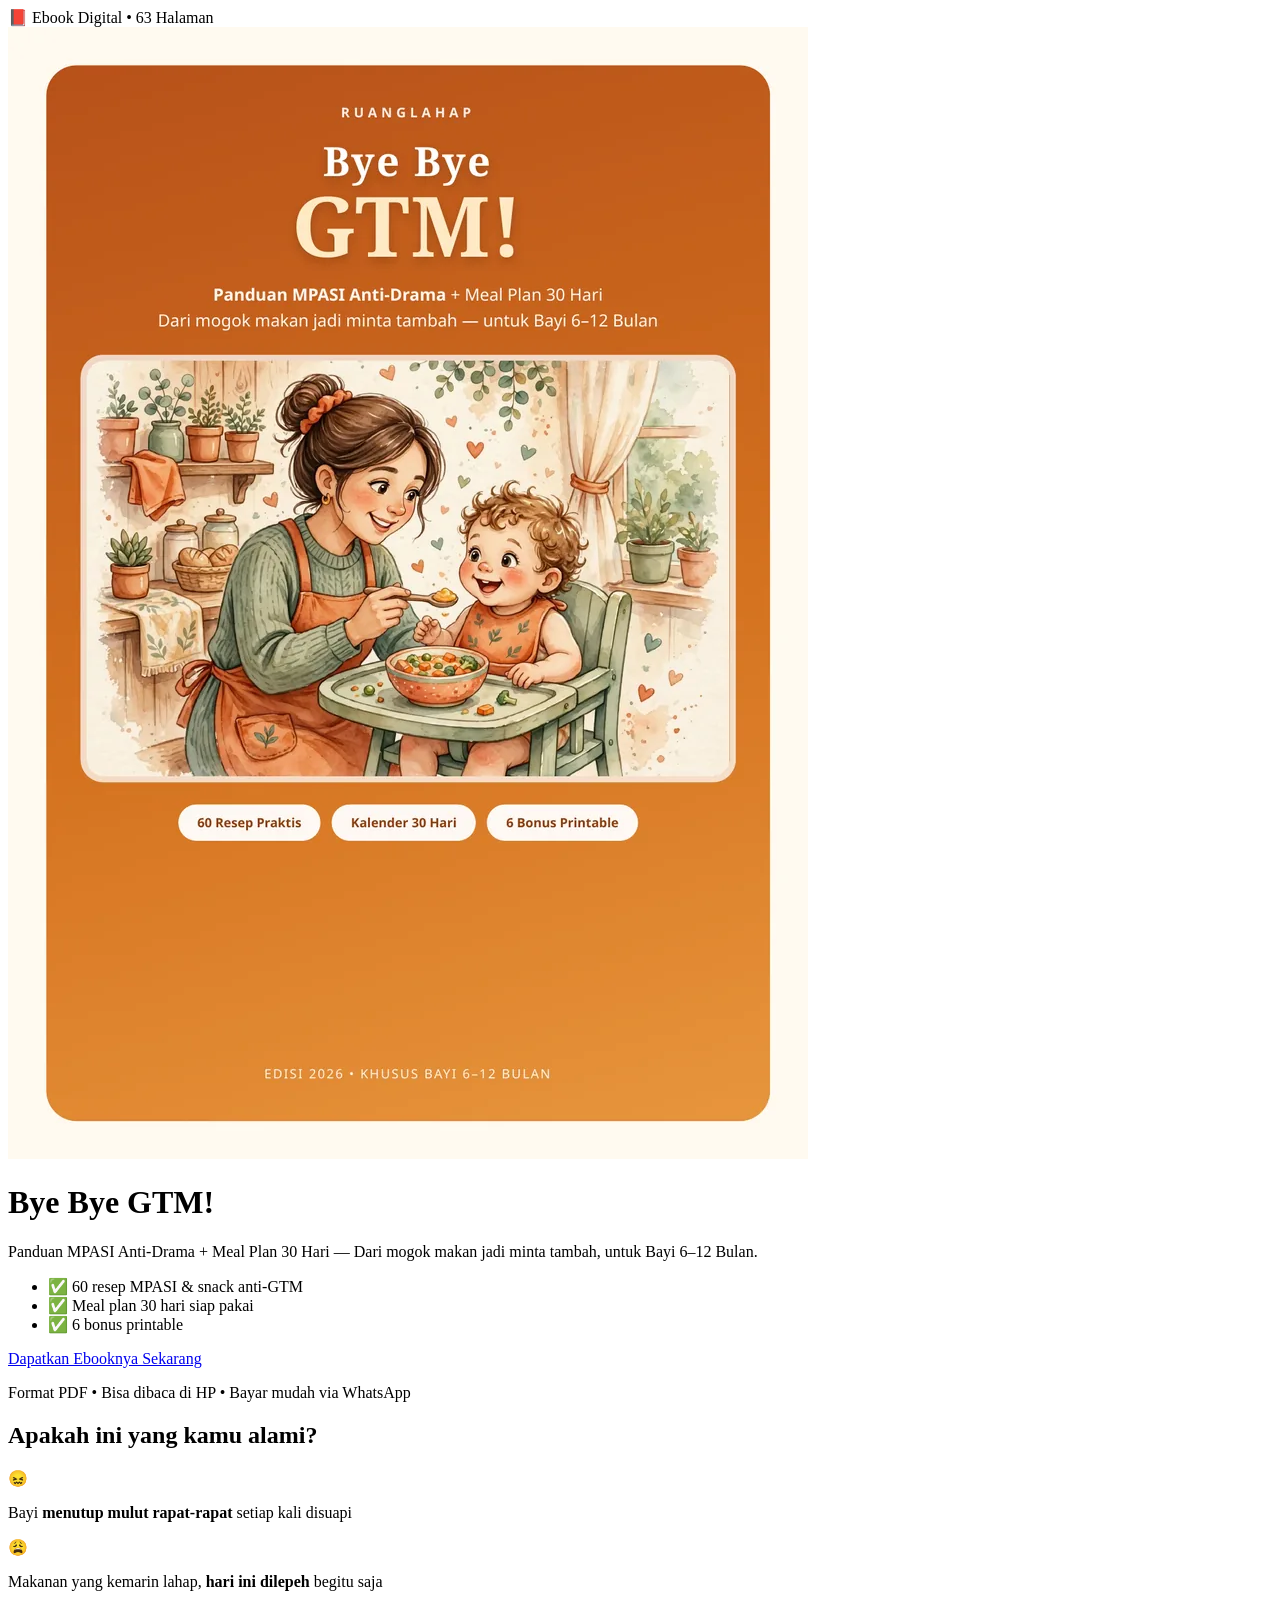
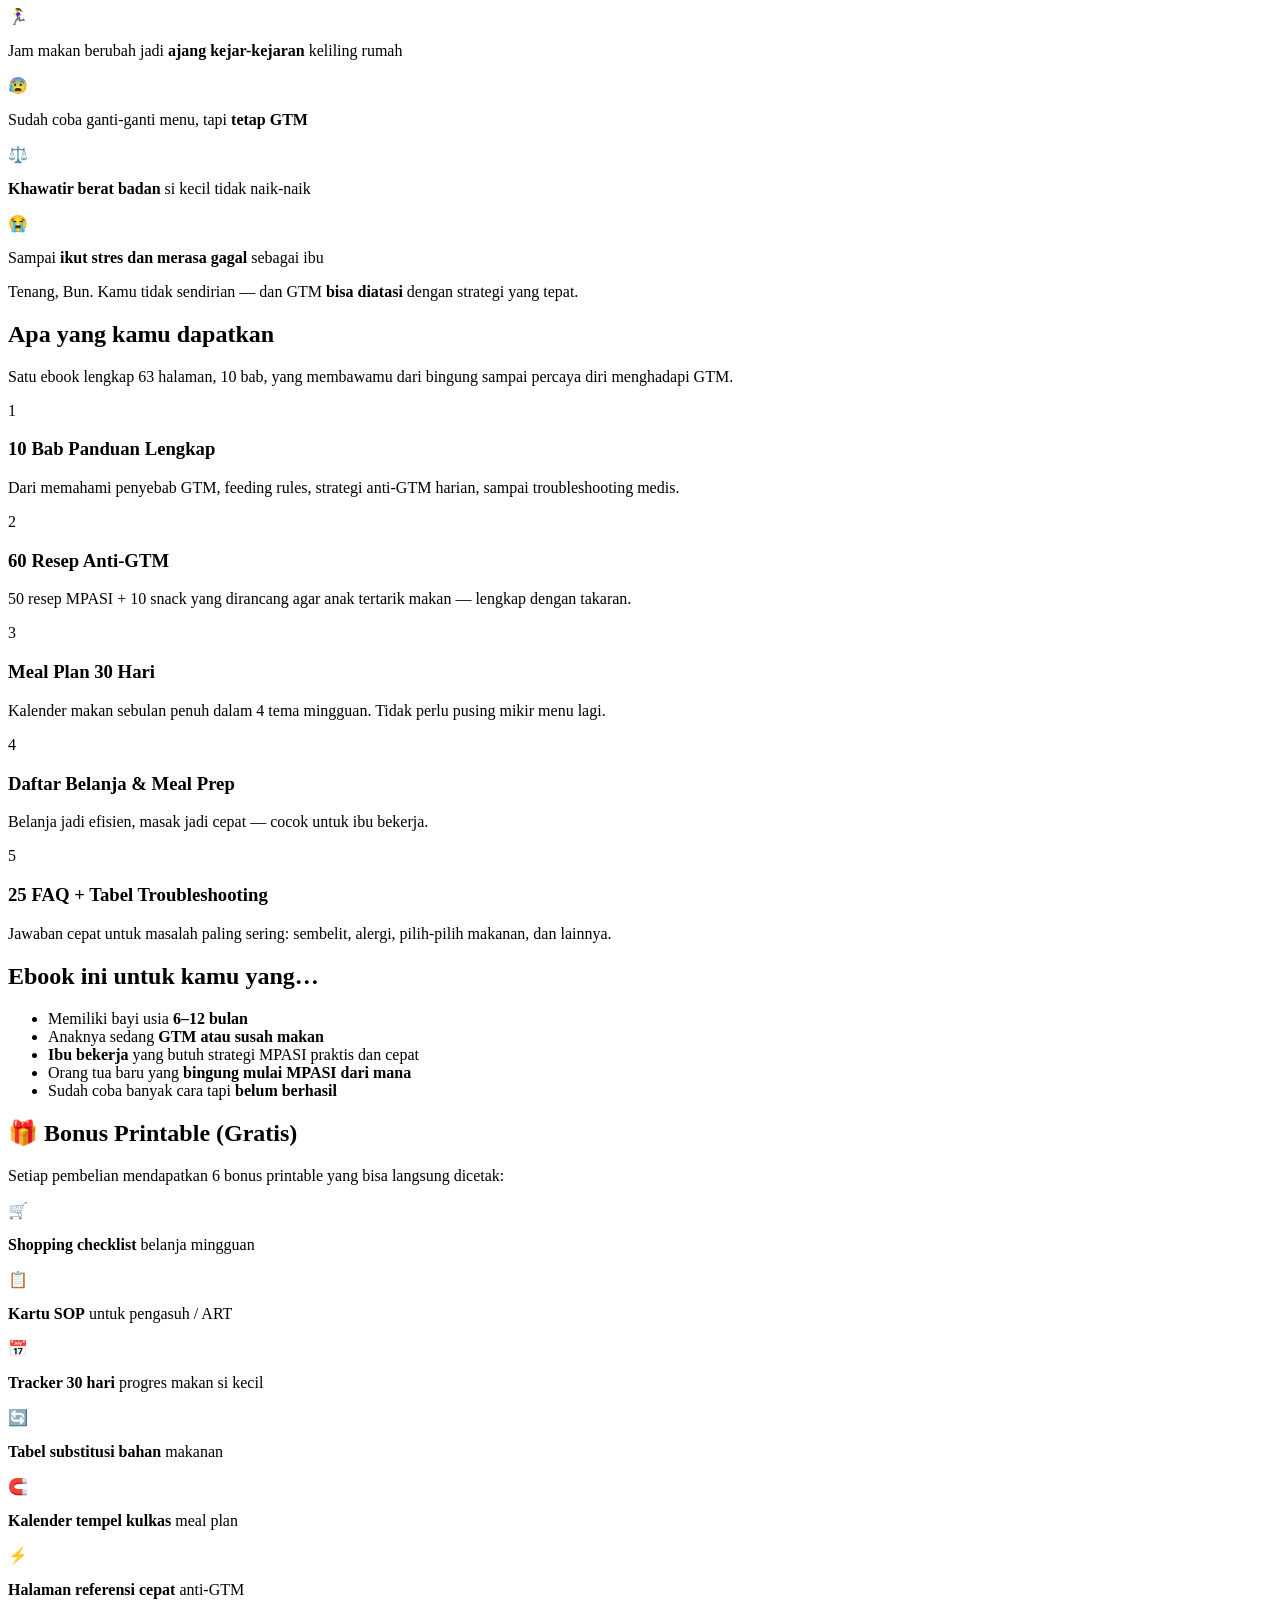
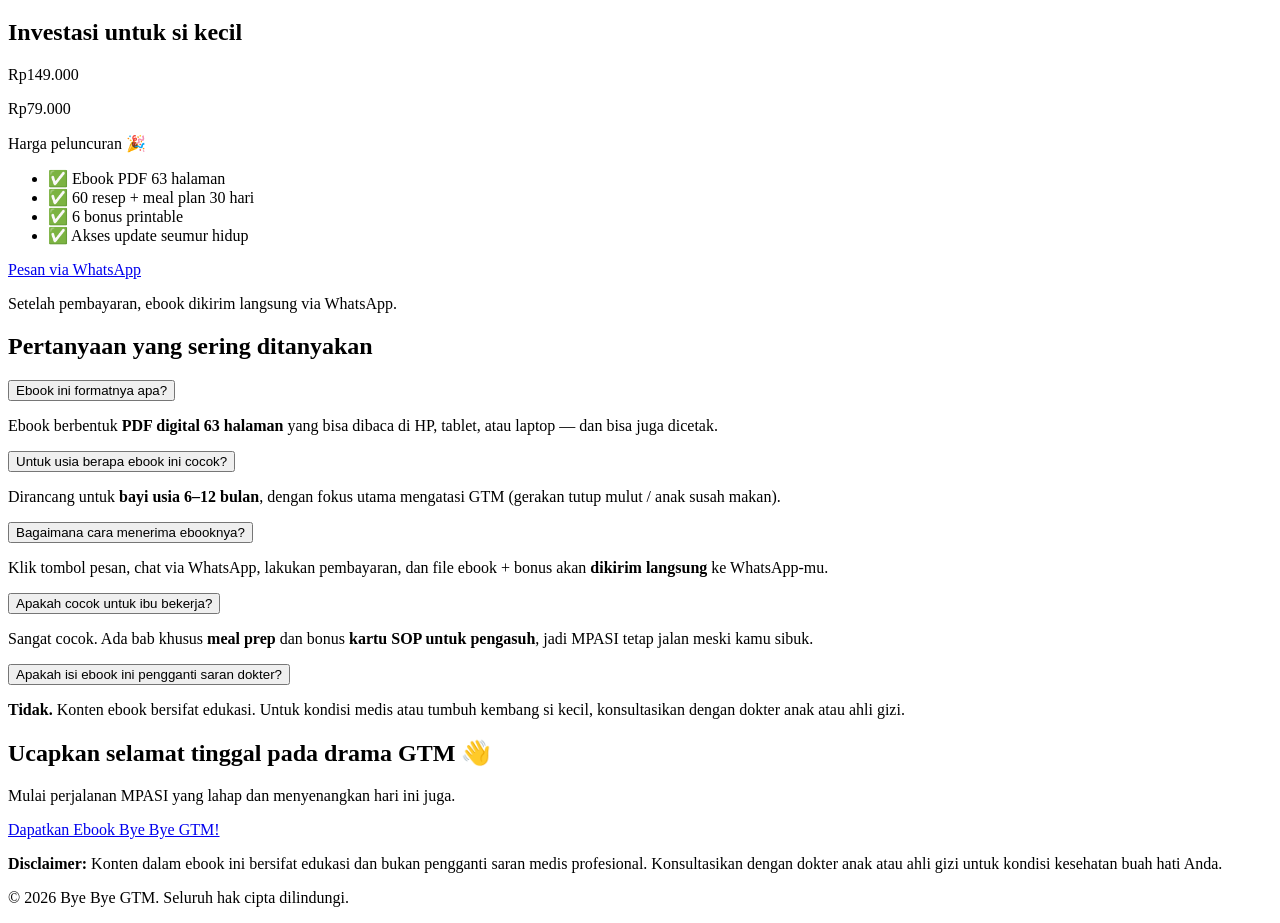
==== index.html @ 48508638 "Add landing page Bye Bye GTM" ====
<!DOCTYPE html>
<html lang="id">
<head>
  <meta charset="UTF-8">
  <meta name="viewport" content="width=device-width, initial-scale=1.0">
  <title>Bye Bye GTM! — Panduan MPASI Anti-Drama + Meal Plan 30 Hari</title>
  <meta name="description" content="Ebook digital 63 halaman: panduan MPASI anti-drama, 60 resep, dan meal plan 30 hari untuk bayi 6–12 bulan. Dari mogok makan jadi minta tambah.">
  <link rel="stylesheet" href="styles.css">
</head>
<body>

  <!-- ============ HERO ============ -->
  <header class="hero">
    <div class="container">
      <!-- PLACEHOLDER: nomor WhatsApp 6280000000000 belum diganti dengan nomor asli penjual -->
      <span class="badge">📕 Ebook Digital • 63 Halaman</span>
      <div class="hero-grid">
        <div class="hero-cover">
          <img src="[data-uri]" alt="Cover ebook Bye Bye GTM! — Panduan MPASI Anti-Drama" width="800" height="1132" fetchpriority="high">
        </div>
        <div class="hero-text">
          <h1>Bye Bye <span class="hl">GTM!</span></h1>
          <p class="subtitle">Panduan MPASI Anti-Drama + Meal Plan 30 Hari — Dari mogok makan jadi minta tambah, untuk Bayi 6–12 Bulan.</p>
          <ul class="hero-points">
            <li>✅ 60 resep MPASI &amp; snack anti-GTM</li>
            <li>✅ Meal plan 30 hari siap pakai</li>
            <li>✅ 6 bonus printable</li>
          </ul>
          <!-- PLACEHOLDER: link WhatsApp, ganti nomor 6280000000000 dengan nomor asli -->
          <a class="btn btn-cta" href="https://wa.me/6280000000000?text=Halo%2C%20saya%20tertarik%20dengan%20ebook%20Bye%20Bye%20GTM!">Dapatkan Ebooknya Sekarang</a>
          <p class="hero-note">Format PDF • Bisa dibaca di HP • Bayar mudah via WhatsApp</p>
        </div>
      </div>
    </div>
  </header>

  <!-- ============ PAIN POINTS ============ -->
  <section class="section" id="masalah">
    <div class="container">
      <h2>Apakah ini yang kamu alami?</h2>
      <div class="cards">
        <div class="card"><span class="emoji">😖</span><p>Bayi <strong>menutup mulut rapat-rapat</strong> setiap kali disuapi</p></div>
        <div class="card"><span class="emoji">😩</span><p>Makanan yang kemarin lahap, <strong>hari ini dilepeh</strong> begitu saja</p></div>
        <div class="card"><span class="emoji">🏃‍♀️</span><p>Jam makan berubah jadi <strong>ajang kejar-kejaran</strong> keliling rumah</p></div>
        <div class="card"><span class="emoji">😰</span><p>Sudah coba ganti-ganti menu, tapi <strong>tetap GTM</strong></p></div>
        <div class="card"><span class="emoji">⚖️</span><p><strong>Khawatir berat badan</strong> si kecil tidak naik-naik</p></div>
        <div class="card"><span class="emoji">😭</span><p>Sampai <strong>ikut stres dan merasa gagal</strong> sebagai ibu</p></div>
      </div>
      <p class="reassure">Tenang, Bun. Kamu tidak sendirian — dan GTM <strong>bisa diatasi</strong> dengan strategi yang tepat.</p>
    </div>
  </section>

  <!-- ============ ISI EBOOK ============ -->
  <section class="section alt" id="isi">
    <div class="container">
      <h2>Apa yang kamu dapatkan</h2>
      <p class="lead">Satu ebook lengkap 63 halaman, 10 bab, yang membawamu dari bingung sampai percaya diri menghadapi GTM.</p>
      <div class="benefits">
        <div class="benefit"><span class="num">1</span><div><h3>10 Bab Panduan Lengkap</h3><p>Dari memahami penyebab GTM, feeding rules, strategi anti-GTM harian, sampai troubleshooting medis.</p></div></div>
        <div class="benefit"><span class="num">2</span><div><h3>60 Resep Anti-GTM</h3><p>50 resep MPASI + 10 snack yang dirancang agar anak tertarik makan — lengkap dengan takaran.</p></div></div>
        <div class="benefit"><span class="num">3</span><div><h3>Meal Plan 30 Hari</h3><p>Kalender makan sebulan penuh dalam 4 tema mingguan. Tidak perlu pusing mikir menu lagi.</p></div></div>
        <div class="benefit"><span class="num">4</span><div><h3>Daftar Belanja &amp; Meal Prep</h3><p>Belanja jadi efisien, masak jadi cepat — cocok untuk ibu bekerja.</p></div></div>
        <div class="benefit"><span class="num">5</span><div><h3>25 FAQ + Tabel Troubleshooting</h3><p>Jawaban cepat untuk masalah paling sering: sembelit, alergi, pilih-pilih makanan, dan lainnya.</p></div></div>
      </div>
    </div>
  </section>

  <!-- ============ UNTUK SIAPA ============ -->
  <section class="section" id="untuk-siapa">
    <div class="container">
      <h2>Ebook ini untuk kamu yang…</h2>
      <ul class="checklist">
        <li>Memiliki bayi usia <strong>6–12 bulan</strong></li>
        <li>Anaknya sedang <strong>GTM atau susah makan</strong></li>
        <li><strong>Ibu bekerja</strong> yang butuh strategi MPASI praktis dan cepat</li>
        <li>Orang tua baru yang <strong>bingung mulai MPASI dari mana</strong></li>
        <li>Sudah coba banyak cara tapi <strong>belum berhasil</strong></li>
      </ul>
    </div>
  </section>

  <!-- ============ BONUS ============ -->
  <section class="section alt" id="bonus">
    <div class="container">
      <h2>🎁 Bonus Printable (Gratis)</h2>
      <p class="lead">Setiap pembelian mendapatkan 6 bonus printable yang bisa langsung dicetak:</p>
      <div class="cards bonus-grid">
        <div class="card"><span class="emoji">🛒</span><p><strong>Shopping checklist</strong> belanja mingguan</p></div>
        <div class="card"><span class="emoji">📋</span><p><strong>Kartu SOP</strong> untuk pengasuh / ART</p></div>
        <div class="card"><span class="emoji">📅</span><p><strong>Tracker 30 hari</strong> progres makan si kecil</p></div>
        <div class="card"><span class="emoji">🔄</span><p><strong>Tabel substitusi bahan</strong> makanan</p></div>
        <div class="card"><span class="emoji">🧲</span><p><strong>Kalender tempel kulkas</strong> meal plan</p></div>
        <div class="card"><span class="emoji">⚡</span><p><strong>Halaman referensi cepat</strong> anti-GTM</p></div>
      </div>
    </div>
  </section>

  <!-- ============ HARGA ============ -->
  <section class="section" id="harga">
    <div class="container">
      <h2>Investasi untuk si kecil</h2>
      <div class="price-card">
        <!-- PLACEHOLDER: harga Rp79.000 / Rp149.000 masih contoh, sesuaikan dengan harga jual final -->
        <p class="price-old">Rp149.000</p>
        <p class="price-new">Rp79.000</p>
        <p class="price-label">Harga peluncuran 🎉</p>
        <ul class="price-includes">
          <li>✅ Ebook PDF 63 halaman</li>
          <li>✅ 60 resep + meal plan 30 hari</li>
          <li>✅ 6 bonus printable</li>
          <li>✅ Akses update seumur hidup</li>
        </ul>
        <!-- PLACEHOLDER: link WhatsApp, ganti nomor 6280000000000 dengan nomor asli -->
        <a class="btn btn-cta btn-big" href="https://wa.me/6280000000000?text=Halo%2C%20saya%20tertarik%20dengan%20ebook%20Bye%20Bye%20GTM!">Pesan via WhatsApp</a>
        <p class="price-note">Setelah pembayaran, ebook dikirim langsung via WhatsApp.</p>
      </div>
    </div>
  </section>

  <!-- ============ FAQ ============ -->
  <section class="section alt" id="faq">
    <div class="container">
      <h2>Pertanyaan yang sering ditanyakan</h2>
      <div class="faq">
        <div class="faq-item">
          <button class="faq-q" aria-expanded="false">Ebook ini formatnya apa?</button>
          <div class="faq-a"><p>Ebook berbentuk <strong>PDF digital 63 halaman</strong> yang bisa dibaca di HP, tablet, atau laptop — dan bisa juga dicetak.</p></div>
        </div>
        <div class="faq-item">
          <button class="faq-q" aria-expanded="false">Untuk usia berapa ebook ini cocok?</button>
          <div class="faq-a"><p>Dirancang untuk <strong>bayi usia 6–12 bulan</strong>, dengan fokus utama mengatasi GTM (gerakan tutup mulut / anak susah makan).</p></div>
        </div>
        <div class="faq-item">
          <button class="faq-q" aria-expanded="false">Bagaimana cara menerima ebooknya?</button>
          <div class="faq-a"><p>Klik tombol pesan, chat via WhatsApp, lakukan pembayaran, dan file ebook + bonus akan <strong>dikirim langsung</strong> ke WhatsApp-mu.</p></div>
        </div>
        <div class="faq-item">
          <button class="faq-q" aria-expanded="false">Apakah cocok untuk ibu bekerja?</button>
          <div class="faq-a"><p>Sangat cocok. Ada bab khusus <strong>meal prep</strong> dan bonus <strong>kartu SOP untuk pengasuh</strong>, jadi MPASI tetap jalan meski kamu sibuk.</p></div>
        </div>
        <div class="faq-item">
          <button class="faq-q" aria-expanded="false">Apakah isi ebook ini pengganti saran dokter?</button>
          <div class="faq-a"><p><strong>Tidak.</strong> Konten ebook bersifat edukasi. Untuk kondisi medis atau tumbuh kembang si kecil, konsultasikan dengan dokter anak atau ahli gizi.</p></div>
        </div>
      </div>
    </div>
  </section>

  <!-- ============ CTA AKHIR ============ -->
  <section class="section cta-final">
    <div class="container">
      <h2>Ucapkan selamat tinggal pada drama GTM 👋</h2>
      <p class="lead">Mulai perjalanan MPASI yang lahap dan menyenangkan hari ini juga.</p>
      <!-- PLACEHOLDER: link WhatsApp, ganti nomor 6280000000000 dengan nomor asli -->
      <a class="btn btn-cta btn-big" href="https://wa.me/6280000000000?text=Halo%2C%20saya%20tertarik%20dengan%20ebook%20Bye%20Bye%20GTM!">Dapatkan Ebook Bye Bye GTM!</a>
    </div>
  </section>

  <!-- ============ FOOTER ============ -->
  <footer class="footer">
    <div class="container">
      <p class="disclaimer"><strong>Disclaimer:</strong> Konten dalam ebook ini bersifat edukasi dan bukan pengganti saran medis profesional. Konsultasikan dengan dokter anak atau ahli gizi untuk kondisi kesehatan buah hati Anda.</p>
      <p class="copyright">© 2026 Bye Bye GTM. Seluruh hak cipta dilindungi.</p>
    </div>
  </footer>

  <script src="script.js"></script>
</body>
</html>
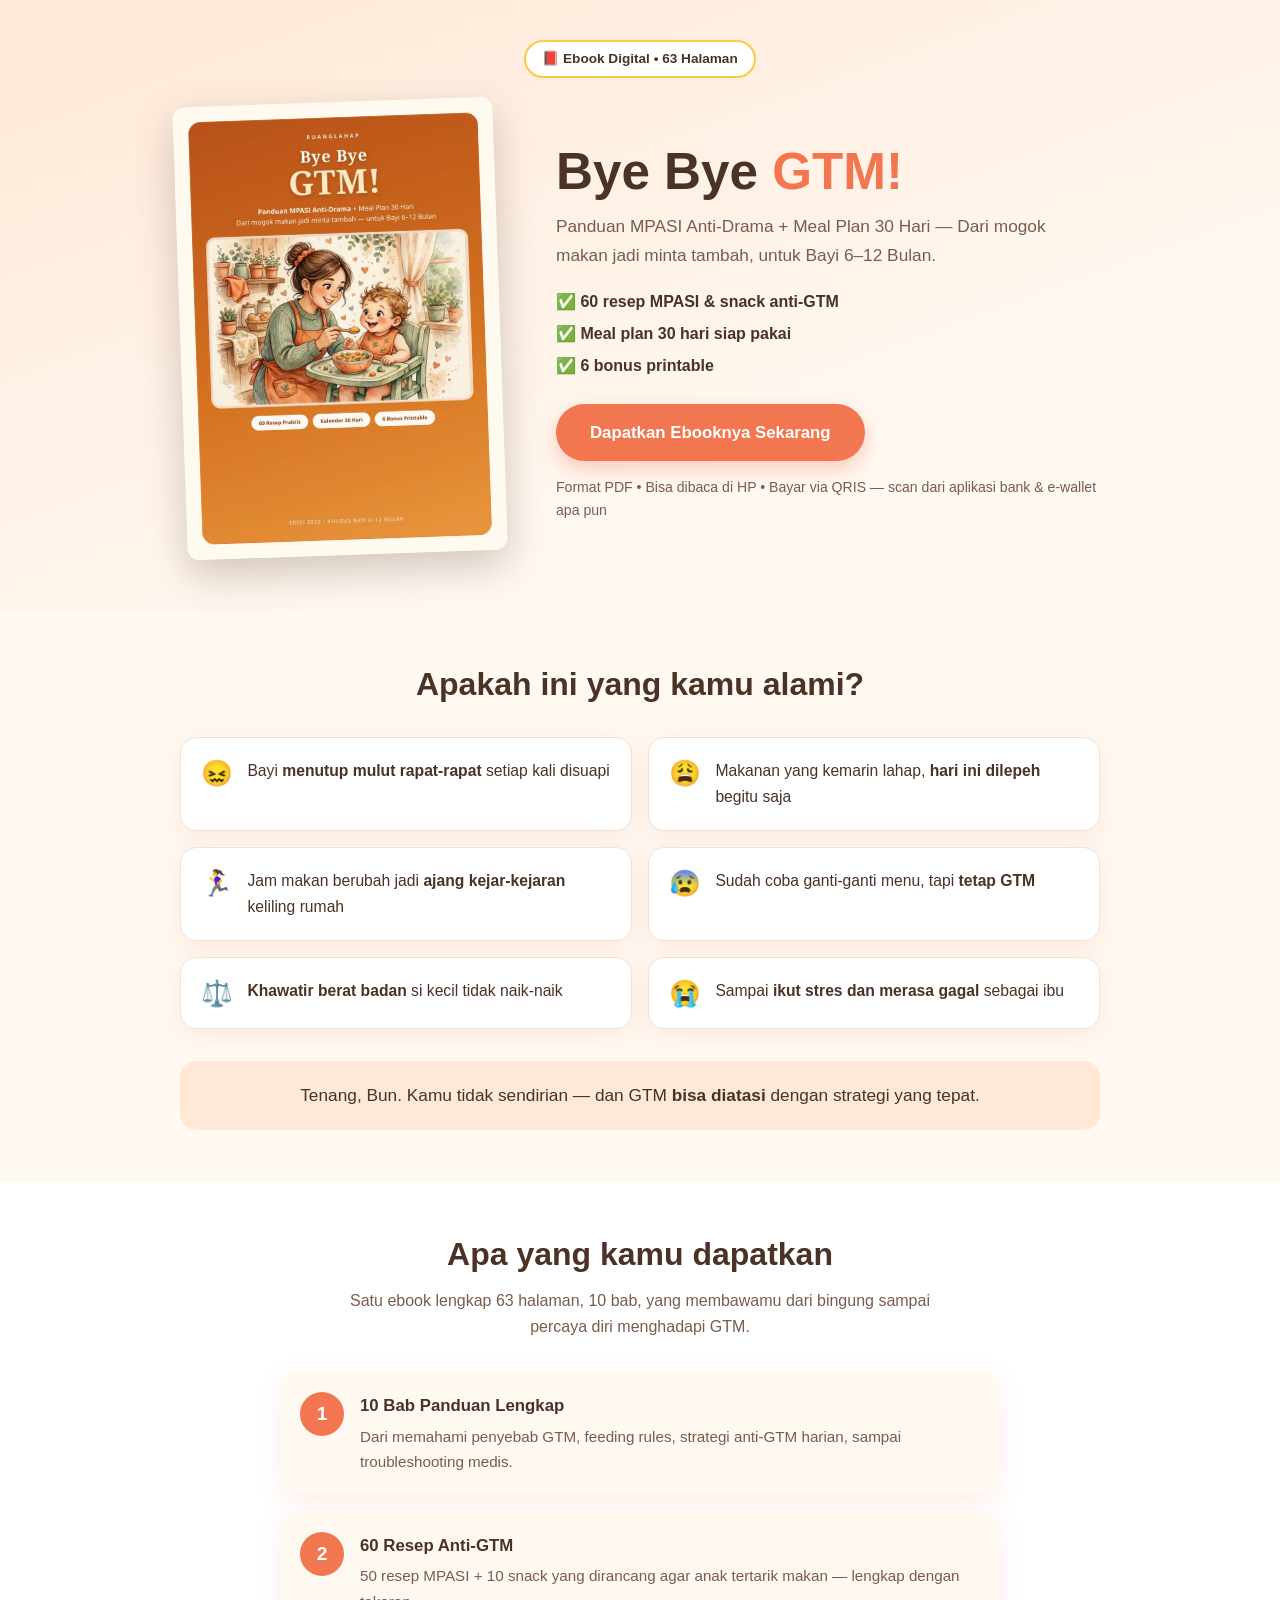
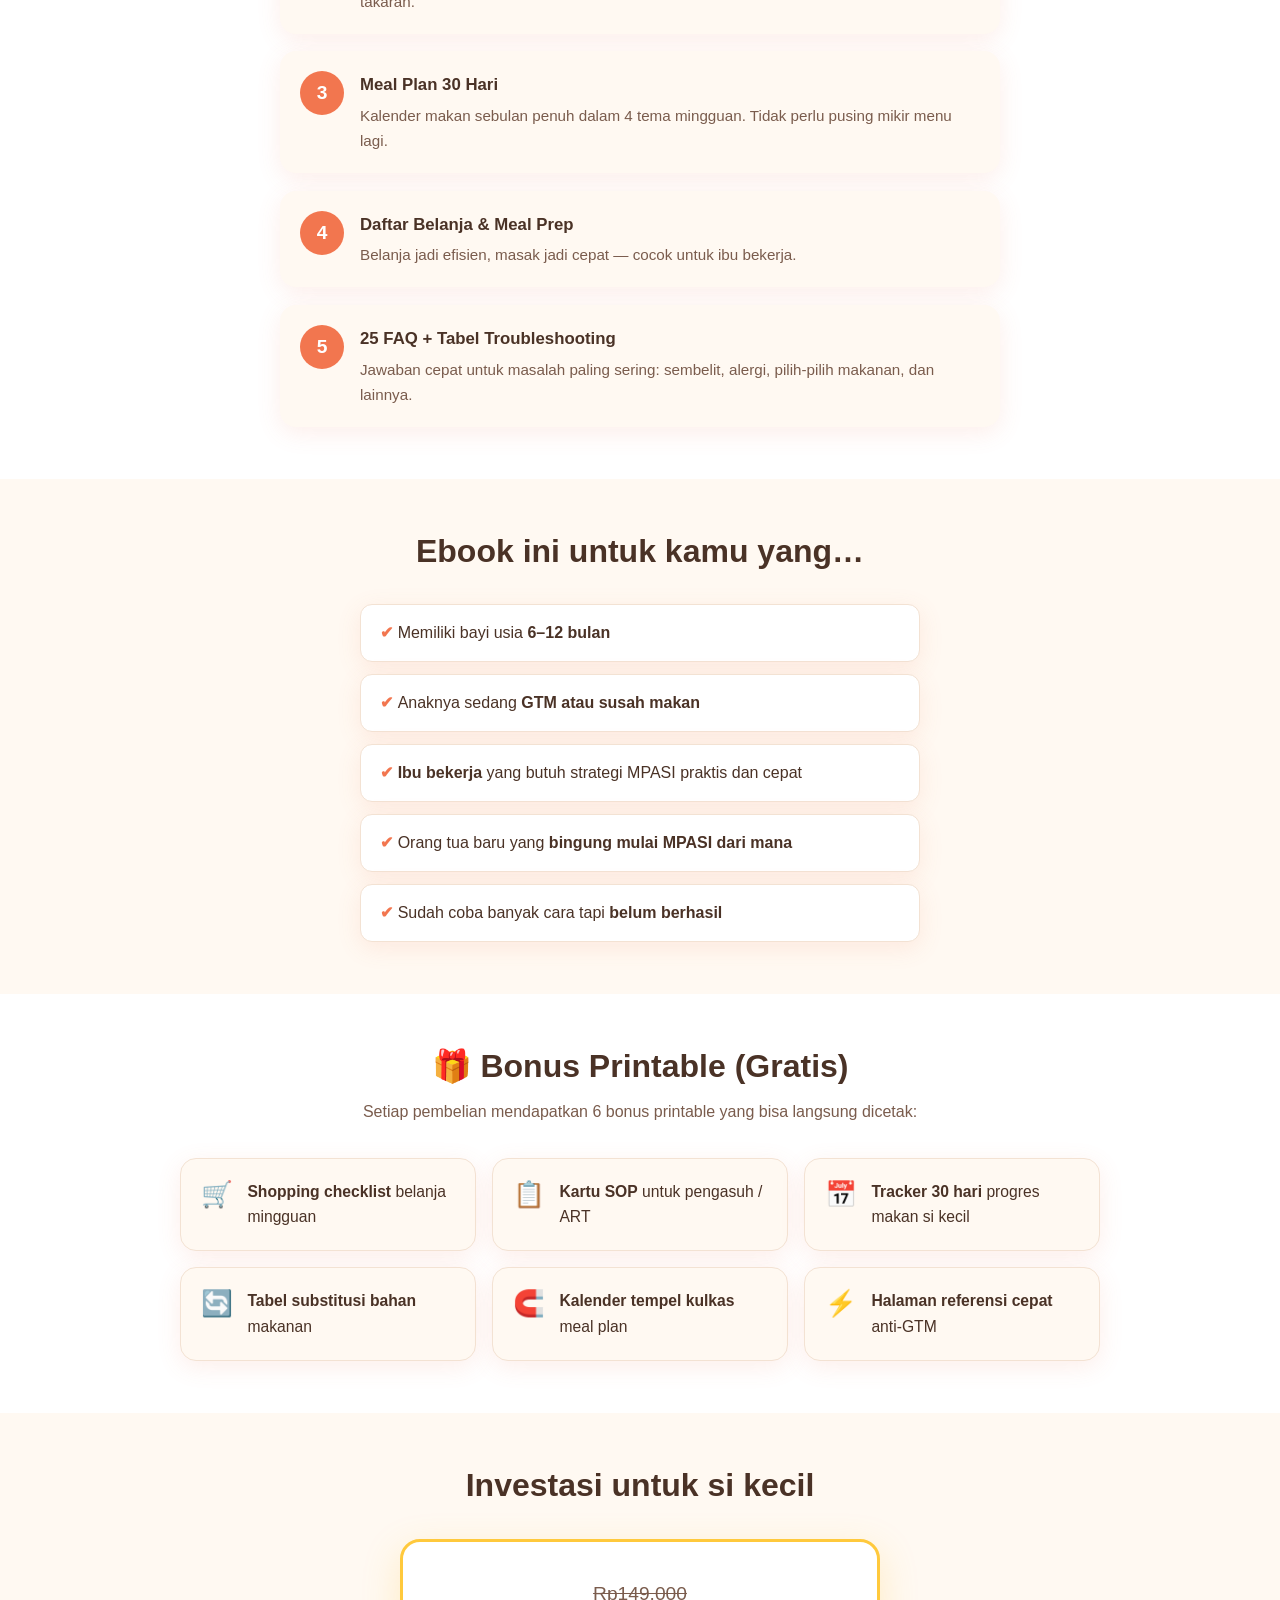
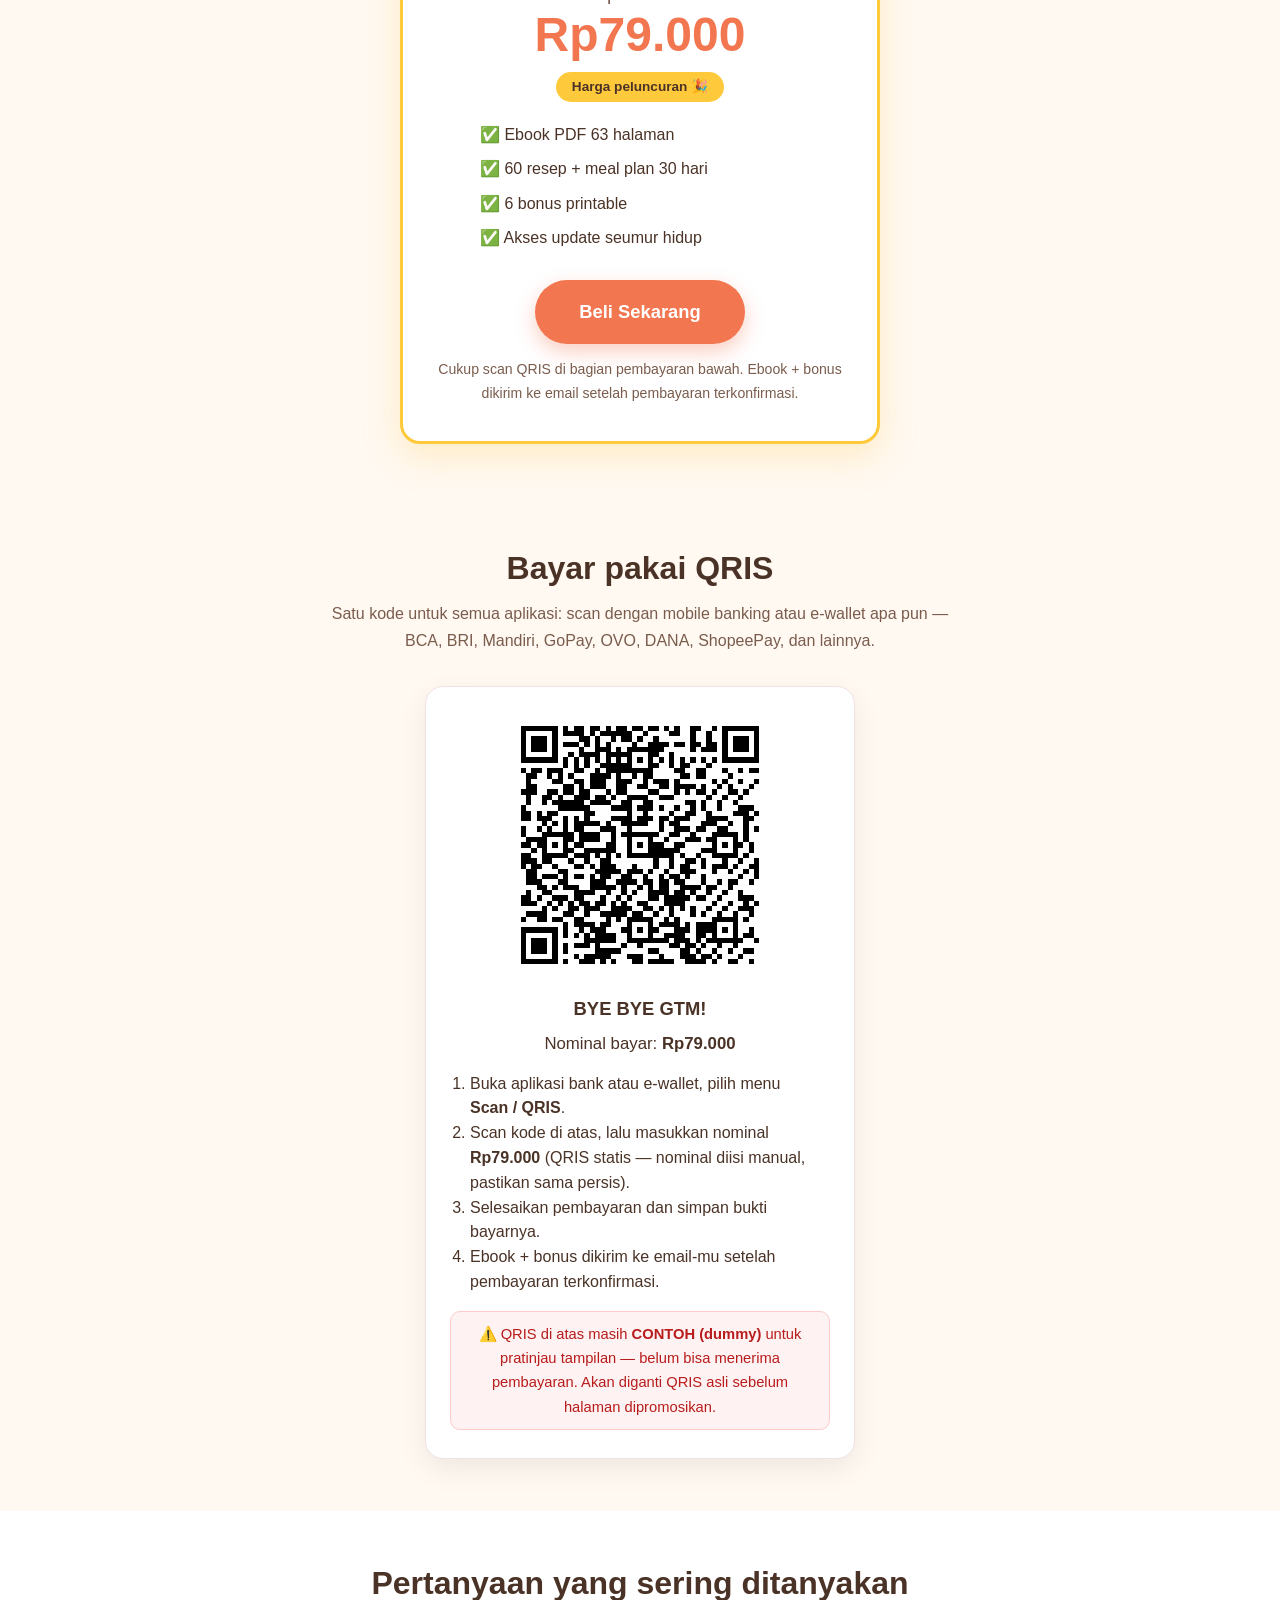
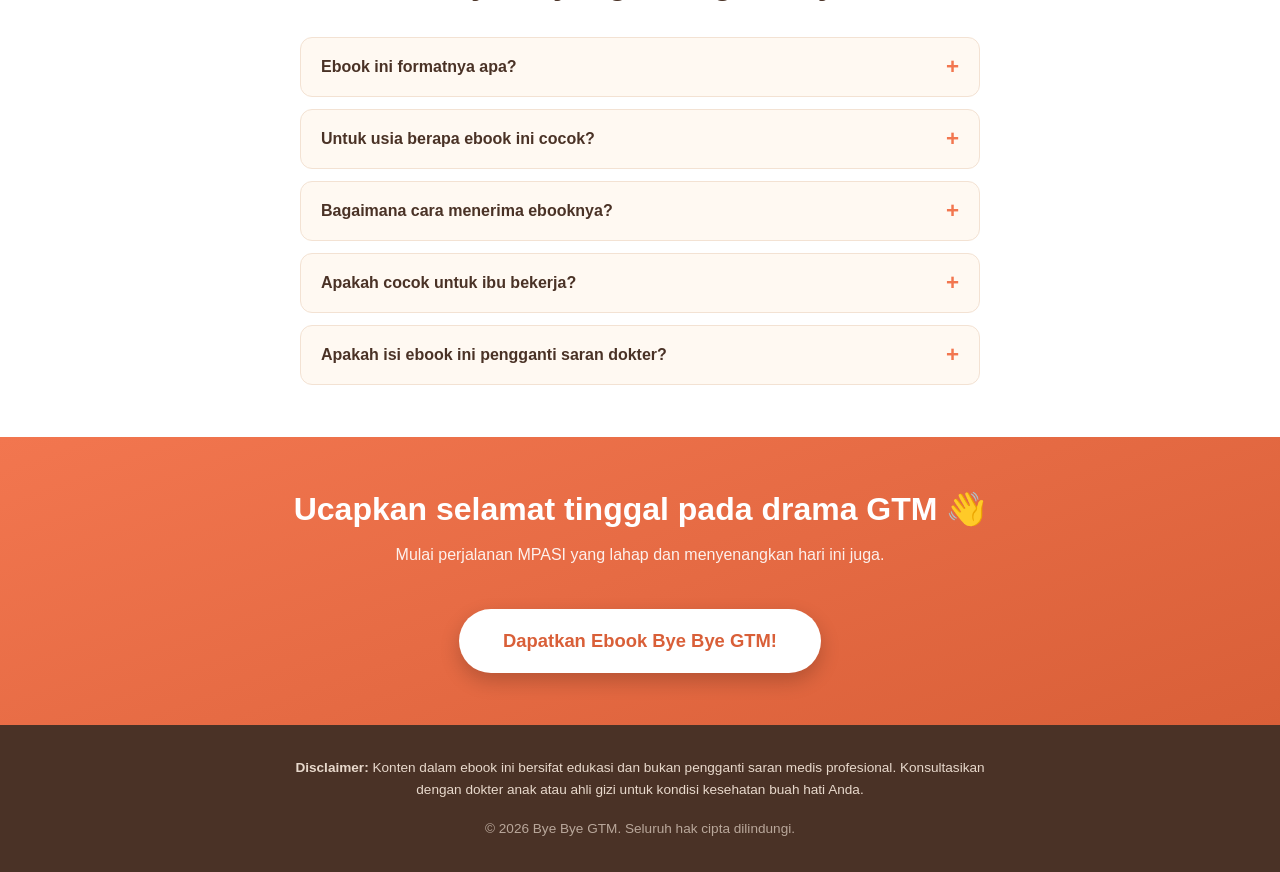
==== commit daae6c4f: "Ganti metode pembayaran ke QRIS statis (dummy contoh) + bagian pembayaran baru" ====
--- a/index.html
+++ b/index.html
@@ -6,13 +6,21 @@
   <title>Bye Bye GTM! — Panduan MPASI Anti-Drama + Meal Plan 30 Hari</title>
   <meta name="description" content="Ebook digital 63 halaman: panduan MPASI anti-drama, 60 resep, dan meal plan 30 hari untuk bayi 6–12 bulan. Dari mogok makan jadi minta tambah.">
   <link rel="stylesheet" href="styles.css">
+  <style>
+    .qris-card{max-width:430px;margin:24px auto 0;background:#fff;border:1px solid #f0e2e2;border-radius:18px;padding:28px 24px;text-align:center;box-shadow:0 10px 30px rgba(0,0,0,.07)}
+    .qris-card img{width:260px;height:260px;image-rendering:pixelated}
+    .qris-merchant{font-weight:700;font-size:1.15rem;margin:10px 0 2px}
+    .qris-amount{font-size:1.05rem;margin:6px 0 14px}
+    .qris-steps{text-align:left;margin:0 auto;max-width:340px;line-height:1.55}
+    .qris-note{margin-top:16px;color:#b91c1c;background:#fef2f2;border:1px solid #fecaca;border-radius:10px;padding:10px 12px;font-size:.92rem}
+  </style>
 </head>
 <body>
 
   <!-- ============ HERO ============ -->
   <header class="hero">
     <div class="container">
-      <!-- PLACEHOLDER: nomor WhatsApp 6280000000000 belum diganti dengan nomor asli penjual -->
+      <!-- PEMBAYARAN: QRIS statis — tombol beli mengarah ke bagian #bayar -->
       <span class="badge">📕 Ebook Digital • 63 Halaman</span>
       <div class="hero-grid">
         <div class="hero-cover">
@@ -26,9 +34,9 @@
             <li>✅ Meal plan 30 hari siap pakai</li>
             <li>✅ 6 bonus printable</li>
           </ul>
-          <!-- PLACEHOLDER: link WhatsApp, ganti nomor 6280000000000 dengan nomor asli -->
-          <a class="btn btn-cta" href="https://wa.me/6280000000000?text=Halo%2C%20saya%20tertarik%20dengan%20ebook%20Bye%20Bye%20GTM!">Dapatkan Ebooknya Sekarang</a>
-          <p class="hero-note">Format PDF • Bisa dibaca di HP • Bayar mudah via WhatsApp</p>
+          <!-- PEMBAYARAN: tombol ke bagian QRIS #bayar -->
+          <a class="btn btn-cta" href="#bayar">Dapatkan Ebooknya Sekarang</a>
+          <p class="hero-note">Format PDF • Bisa dibaca di HP • Bayar via QRIS — scan dari aplikasi bank & e-wallet apa pun</p>
         </div>
       </div>
     </div>
@@ -110,9 +118,30 @@
           <li>✅ 6 bonus printable</li>
           <li>✅ Akses update seumur hidup</li>
         </ul>
-        <!-- PLACEHOLDER: link WhatsApp, ganti nomor 6280000000000 dengan nomor asli -->
-        <a class="btn btn-cta btn-big" href="https://wa.me/6280000000000?text=Halo%2C%20saya%20tertarik%20dengan%20ebook%20Bye%20Bye%20GTM!">Pesan via WhatsApp</a>
-        <p class="price-note">Setelah pembayaran, ebook dikirim langsung via WhatsApp.</p>
+        <!-- PEMBAYARAN: tombol ke bagian QRIS #bayar -->
+        <a class="btn btn-cta btn-big" href="#bayar">Beli Sekarang</a>
+        <p class="price-note">Cukup scan QRIS di bagian pembayaran bawah. Ebook + bonus dikirim ke email setelah pembayaran terkonfirmasi.</p>
+      </div>
+    </div>
+  </section>
+
+
+  <!-- ============ PEMBAYARAN QRIS ============ -->
+  <section class="section" id="bayar">
+    <div class="container">
+      <h2>Bayar pakai QRIS</h2>
+      <p class="lead">Satu kode untuk semua aplikasi: scan dengan mobile banking atau e-wallet apa pun — BCA, BRI, Mandiri, GoPay, OVO, DANA, ShopeePay, dan lainnya.</p>
+      <div class="qris-card">
+        <img src="[data-uri]" alt="Kode QRIS pembayaran Bye Bye GTM" />
+        <p class="qris-merchant">BYE BYE GTM!</p>
+        <p class="qris-amount">Nominal bayar: <strong>Rp79.000</strong></p>
+        <ol class="qris-steps">
+          <li>Buka aplikasi bank atau e-wallet, pilih menu <strong>Scan / QRIS</strong>.</li>
+          <li>Scan kode di atas, lalu masukkan nominal <strong>Rp79.000</strong> (QRIS statis — nominal diisi manual, pastikan sama persis).</li>
+          <li>Selesaikan pembayaran dan simpan bukti bayarnya.</li>
+          <li>Ebook + bonus dikirim ke email-mu setelah pembayaran terkonfirmasi.</li>
+        </ol>
+        <p class="qris-note">⚠️ QRIS di atas masih <strong>CONTOH (dummy)</strong> untuk pratinjau tampilan — belum bisa menerima pembayaran. Akan diganti QRIS asli sebelum halaman dipromosikan.</p>
       </div>
     </div>
   </section>
@@ -132,7 +161,7 @@
         </div>
         <div class="faq-item">
           <button class="faq-q" aria-expanded="false">Bagaimana cara menerima ebooknya?</button>
-          <div class="faq-a"><p>Klik tombol pesan, chat via WhatsApp, lakukan pembayaran, dan file ebook + bonus akan <strong>dikirim langsung</strong> ke WhatsApp-mu.</p></div>
+          <div class="faq-a"><p>Klik tombol beli, scan kode QRIS dengan aplikasi bank atau e-wallet, bayar sesuai nominal, dan file ebook + bonus akan <strong>dikirim langsung</strong> ke email-mu setelah pembayaran terkonfirmasi.</p></div>
         </div>
         <div class="faq-item">
           <button class="faq-q" aria-expanded="false">Apakah cocok untuk ibu bekerja?</button>
@@ -151,8 +180,8 @@
     <div class="container">
       <h2>Ucapkan selamat tinggal pada drama GTM 👋</h2>
       <p class="lead">Mulai perjalanan MPASI yang lahap dan menyenangkan hari ini juga.</p>
-      <!-- PLACEHOLDER: link WhatsApp, ganti nomor 6280000000000 dengan nomor asli -->
-      <a class="btn btn-cta btn-big" href="https://wa.me/6280000000000?text=Halo%2C%20saya%20tertarik%20dengan%20ebook%20Bye%20Bye%20GTM!">Dapatkan Ebook Bye Bye GTM!</a>
+      <!-- PEMBAYARAN: tombol ke bagian QRIS #bayar -->
+      <a class="btn btn-cta btn-big" href="#bayar">Dapatkan Ebook Bye Bye GTM!</a>
     </div>
   </section>
 
--- a/styles.css
+++ b/styles.css
@@ -0,0 +1,391 @@
+/* Bye Bye GTM! — landing page styles. Mobile-first, no external dependencies. */
+
+:root {
+  --cream: #fff9f2;
+  --peach: #ffe8d6;
+  --coral: #f2764f;
+  --coral-dark: #d95f38;
+  --brown: #4a3226;
+  --brown-soft: #7a5c4d;
+  --gold: #ffc93c;
+  --white: #ffffff;
+  --radius: 16px;
+  --shadow: 0 6px 24px rgba(242, 118, 79, 0.12);
+}
+
+* { box-sizing: border-box; margin: 0; padding: 0; }
+
+html { scroll-behavior: smooth; }
+
+body {
+  font-family: -apple-system, BlinkMacSystemFont, "Segoe UI", Roboto, "Helvetica Neue", Arial, sans-serif;
+  background: var(--cream);
+  color: var(--brown);
+  line-height: 1.65;
+  -webkit-font-smoothing: antialiased;
+}
+
+.container {
+  width: 100%;
+  max-width: 960px;
+  margin: 0 auto;
+  padding: 0 20px;
+}
+
+h2 {
+  font-size: 1.65rem;
+  line-height: 1.3;
+  margin-bottom: 0.75rem;
+  text-align: center;
+}
+
+.lead {
+  text-align: center;
+  color: var(--brown-soft);
+  max-width: 620px;
+  margin: 0 auto 2rem;
+}
+
+/* ---------- Buttons ---------- */
+.btn {
+  display: inline-block;
+  text-decoration: none;
+  font-weight: 700;
+  border-radius: 999px;
+  transition: transform 0.15s ease, background 0.15s ease;
+}
+
+.btn-cta {
+  background: var(--coral);
+  color: var(--white);
+  padding: 15px 34px;
+  font-size: 1.05rem;
+  box-shadow: 0 8px 20px rgba(242, 118, 79, 0.35);
+}
+
+.btn-cta:hover, .btn-cta:focus { background: var(--coral-dark); transform: translateY(-2px); }
+.btn-cta:active { transform: translateY(0); }
+
+.btn-big { font-size: 1.15rem; padding: 17px 44px; }
+
+/* ---------- Hero ---------- */
+.hero {
+  background: linear-gradient(160deg, var(--peach) 0%, var(--cream) 70%);
+  padding: 2.5rem 0 3rem;
+  text-align: center;
+}
+
+.badge {
+  display: inline-block;
+  background: var(--white);
+  border: 2px solid var(--gold);
+  color: var(--brown);
+  font-weight: 700;
+  font-size: 0.85rem;
+  padding: 6px 16px;
+  border-radius: 999px;
+  margin-bottom: 1.5rem;
+}
+
+.hero-grid {
+  display: flex;
+  flex-direction: column;
+  align-items: center;
+  gap: 2rem;
+}
+
+.hero-cover img {
+  width: min(280px, 70vw);
+  height: auto;
+  border-radius: 12px;
+  box-shadow: 0 16px 40px rgba(74, 50, 38, 0.25);
+  transform: rotate(-2deg);
+}
+
+.hero-text h1 {
+  font-size: 2.6rem;
+  line-height: 1.1;
+  margin-bottom: 0.75rem;
+}
+
+.hero-text h1 .hl { color: var(--coral); }
+
+.subtitle {
+  font-size: 1.08rem;
+  color: var(--brown-soft);
+  margin-bottom: 1.25rem;
+  max-width: 560px;
+  margin-left: auto;
+  margin-right: auto;
+}
+
+.hero-points {
+  list-style: none;
+  margin-bottom: 1.5rem;
+  display: flex;
+  flex-direction: column;
+  gap: 0.35rem;
+  font-weight: 600;
+}
+
+.hero-note {
+  margin-top: 0.9rem;
+  font-size: 0.88rem;
+  color: var(--brown-soft);
+}
+
+/* ---------- Sections ---------- */
+.section { padding: 3.25rem 0; }
+.section.alt { background: var(--white); }
+
+/* ---------- Cards ---------- */
+.cards {
+  display: grid;
+  grid-template-columns: 1fr;
+  gap: 1rem;
+  margin-top: 2rem;
+}
+
+.card {
+  background: var(--white);
+  border: 1px solid #f3e2d3;
+  border-radius: var(--radius);
+  padding: 1.25rem;
+  box-shadow: var(--shadow);
+  display: flex;
+  gap: 0.9rem;
+  align-items: flex-start;
+}
+
+.section.alt .card { background: var(--cream); }
+
+.card .emoji { font-size: 1.6rem; line-height: 1.2; flex-shrink: 0; }
+.card p { font-size: 0.98rem; }
+
+.reassure {
+  text-align: center;
+  margin-top: 2rem;
+  font-size: 1.08rem;
+  background: var(--peach);
+  border-radius: var(--radius);
+  padding: 1.25rem 1.5rem;
+}
+
+/* ---------- Benefits ---------- */
+.benefits {
+  display: flex;
+  flex-direction: column;
+  gap: 1.1rem;
+  margin-top: 2rem;
+}
+
+.benefit {
+  display: flex;
+  gap: 1rem;
+  background: var(--cream);
+  border-radius: var(--radius);
+  padding: 1.25rem;
+  box-shadow: var(--shadow);
+  align-items: flex-start;
+}
+
+.benefit .num {
+  flex-shrink: 0;
+  width: 44px;
+  height: 44px;
+  border-radius: 50%;
+  background: var(--coral);
+  color: var(--white);
+  font-weight: 800;
+  font-size: 1.2rem;
+  display: flex;
+  align-items: center;
+  justify-content: center;
+}
+
+.benefit h3 { font-size: 1.05rem; margin-bottom: 0.25rem; }
+.benefit p { font-size: 0.95rem; color: var(--brown-soft); }
+
+/* ---------- Checklist ---------- */
+.checklist {
+  list-style: none;
+  max-width: 560px;
+  margin: 2rem auto 0;
+  display: flex;
+  flex-direction: column;
+  gap: 0.8rem;
+}
+
+.checklist li {
+  background: var(--white);
+  border: 1px solid #f3e2d3;
+  border-radius: 12px;
+  padding: 0.9rem 1.2rem;
+  box-shadow: var(--shadow);
+}
+
+.checklist li::before {
+  content: "✔ ";
+  color: var(--coral);
+  font-weight: 800;
+}
+
+/* ---------- Price ---------- */
+.price-card {
+  max-width: 480px;
+  margin: 2rem auto 0;
+  background: var(--white);
+  border: 3px solid var(--gold);
+  border-radius: 20px;
+  padding: 2.25rem 1.75rem;
+  text-align: center;
+  box-shadow: 0 12px 36px rgba(255, 201, 60, 0.25);
+}
+
+.price-old {
+  font-size: 1.2rem;
+  color: var(--brown-soft);
+  text-decoration: line-through;
+}
+
+.price-new {
+  font-size: 3rem;
+  font-weight: 800;
+  color: var(--coral);
+  line-height: 1.1;
+}
+
+.price-label {
+  display: inline-block;
+  background: var(--gold);
+  color: var(--brown);
+  font-weight: 700;
+  font-size: 0.85rem;
+  border-radius: 999px;
+  padding: 4px 16px;
+  margin: 0.6rem 0 1.25rem;
+}
+
+.price-includes {
+  list-style: none;
+  text-align: left;
+  margin: 0 auto 1.75rem;
+  max-width: 320px;
+  display: flex;
+  flex-direction: column;
+  gap: 0.5rem;
+}
+
+.price-note {
+  margin-top: 0.9rem;
+  font-size: 0.88rem;
+  color: var(--brown-soft);
+}
+
+/* ---------- FAQ ---------- */
+.faq {
+  max-width: 680px;
+  margin: 2rem auto 0;
+  display: flex;
+  flex-direction: column;
+  gap: 0.75rem;
+}
+
+.faq-item {
+  background: var(--cream);
+  border: 1px solid #f3e2d3;
+  border-radius: 12px;
+  overflow: hidden;
+}
+
+.faq-q {
+  width: 100%;
+  background: none;
+  border: none;
+  text-align: left;
+  font-size: 1rem;
+  font-weight: 700;
+  color: var(--brown);
+  padding: 1rem 1.25rem;
+  cursor: pointer;
+  display: flex;
+  justify-content: space-between;
+  align-items: center;
+  gap: 1rem;
+  font-family: inherit;
+}
+
+.faq-q::after {
+  content: "+";
+  font-size: 1.4rem;
+  color: var(--coral);
+  flex-shrink: 0;
+  transition: transform 0.2s ease;
+}
+
+.faq-item.open .faq-q::after { transform: rotate(45deg); }
+
+.faq-a {
+  max-height: 0;
+  overflow: hidden;
+  transition: max-height 0.25s ease;
+}
+
+.faq-a p {
+  padding: 0 1.25rem 1.1rem;
+  font-size: 0.95rem;
+  color: var(--brown-soft);
+}
+
+/* ---------- Final CTA ---------- */
+.cta-final {
+  background: linear-gradient(160deg, var(--coral) 0%, var(--coral-dark) 100%);
+  color: var(--white);
+  text-align: center;
+}
+
+.cta-final h2 { color: var(--white); }
+
+.cta-final .lead { color: rgba(255, 255, 255, 0.9); }
+
+.cta-final .btn-cta {
+  background: var(--white);
+  color: var(--coral-dark);
+  box-shadow: 0 8px 20px rgba(0, 0, 0, 0.2);
+  margin-top: 0.5rem;
+}
+
+.cta-final .btn-cta:hover { background: var(--cream); }
+
+/* ---------- Footer ---------- */
+.footer {
+  background: var(--brown);
+  color: #e8d9cc;
+  padding: 2rem 0;
+  text-align: center;
+  font-size: 0.85rem;
+}
+
+.footer .disclaimer { margin-bottom: 1rem; max-width: 720px; margin-left: auto; margin-right: auto; }
+.footer .copyright { opacity: 0.7; }
+
+/* ---------- Desktop ---------- */
+@media (min-width: 768px) {
+  h2 { font-size: 2rem; }
+
+  .hero-grid {
+    flex-direction: row;
+    text-align: left;
+    justify-content: center;
+    gap: 3.5rem;
+  }
+
+  .hero-cover img { width: 320px; }
+  .hero-text h1 { font-size: 3.2rem; }
+  .subtitle { margin-left: 0; margin-right: 0; }
+
+  .cards { grid-template-columns: repeat(2, 1fr); }
+  .bonus-grid { grid-template-columns: repeat(3, 1fr); }
+
+  .benefits { max-width: 720px; margin-left: auto; margin-right: auto; }
+}
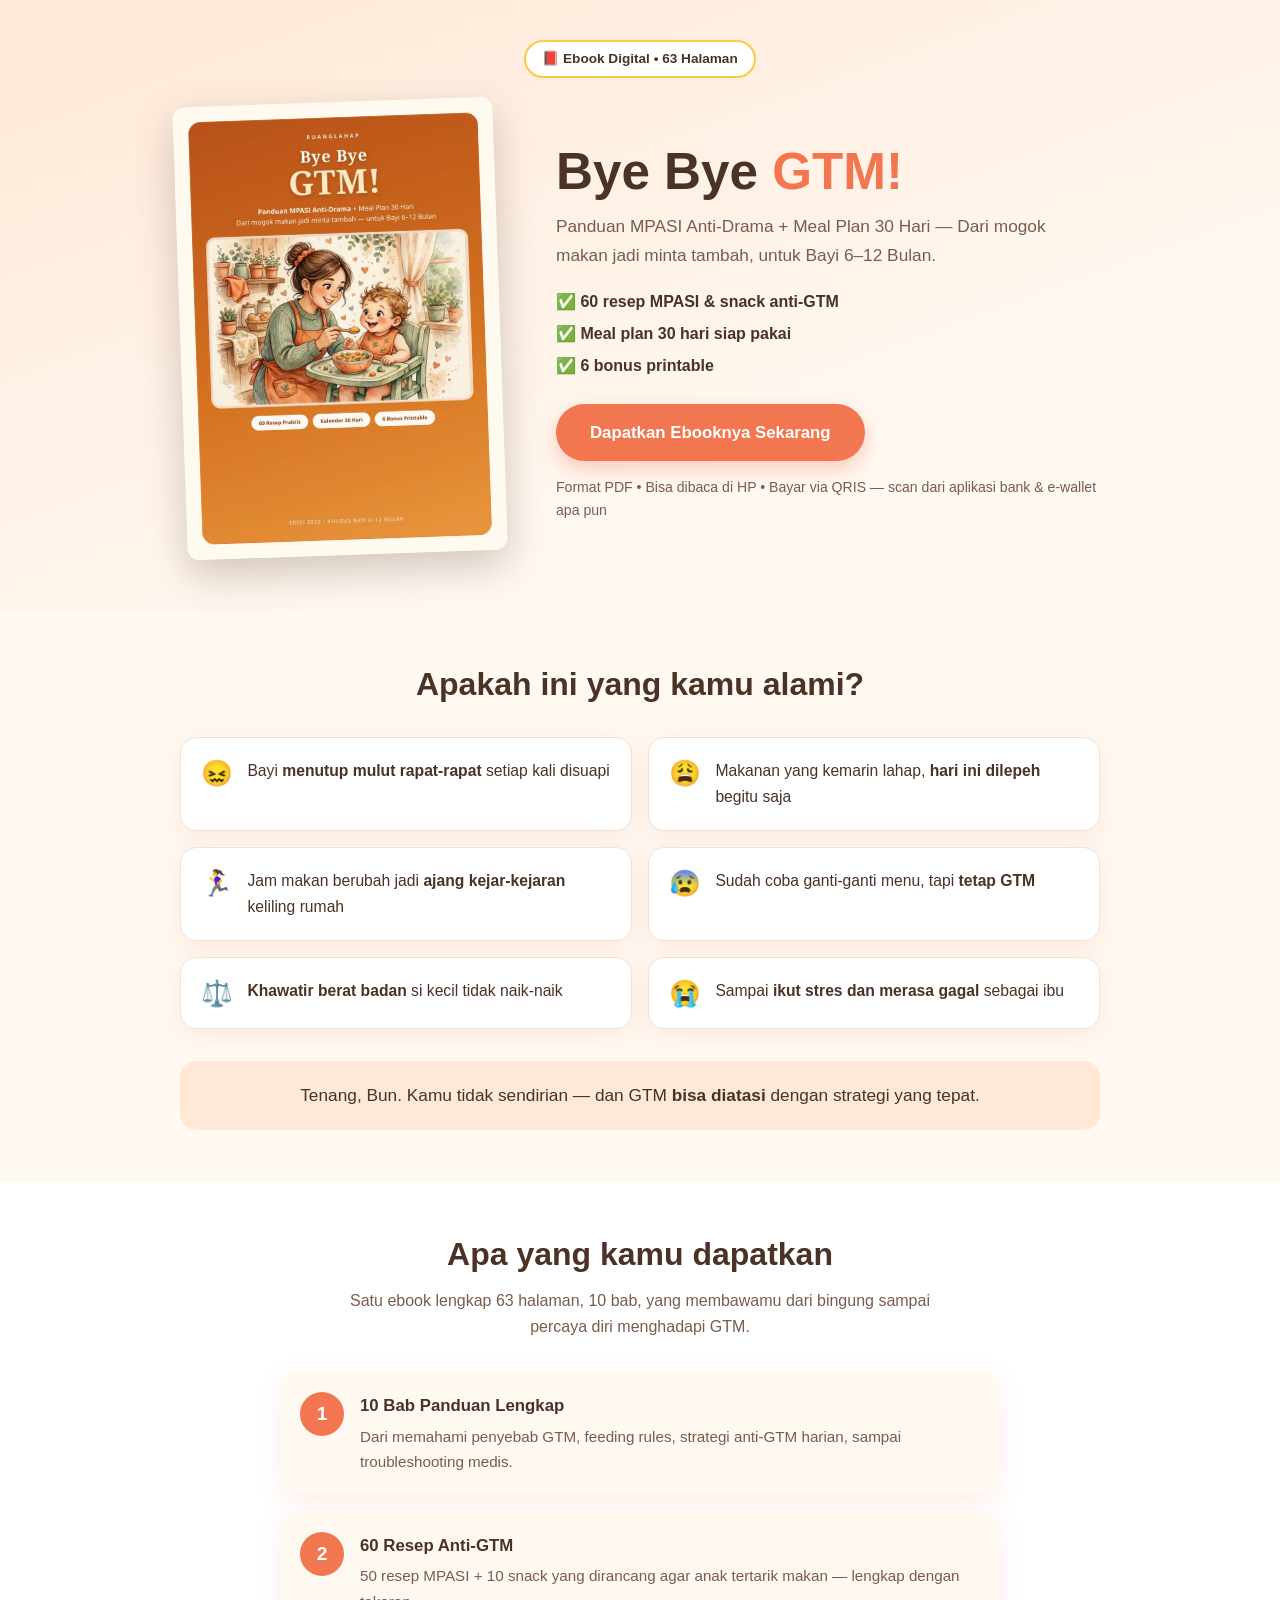
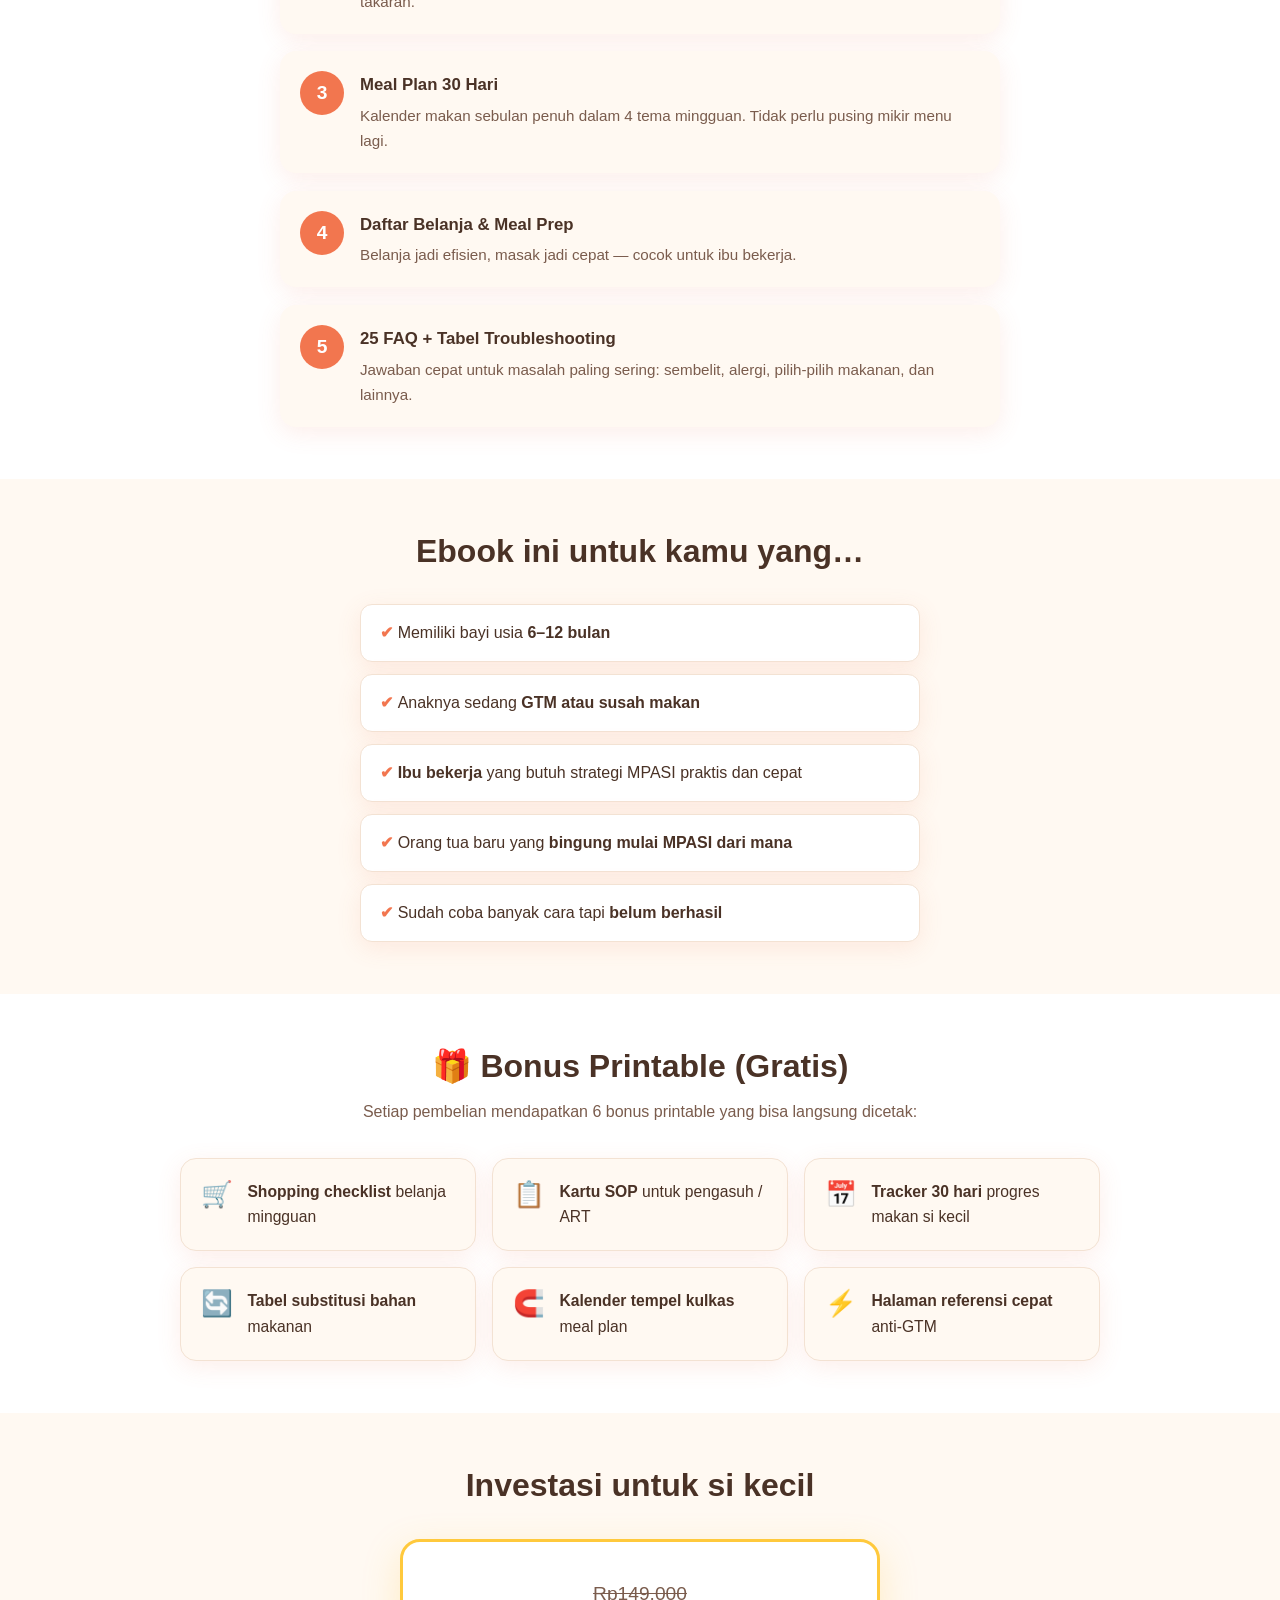
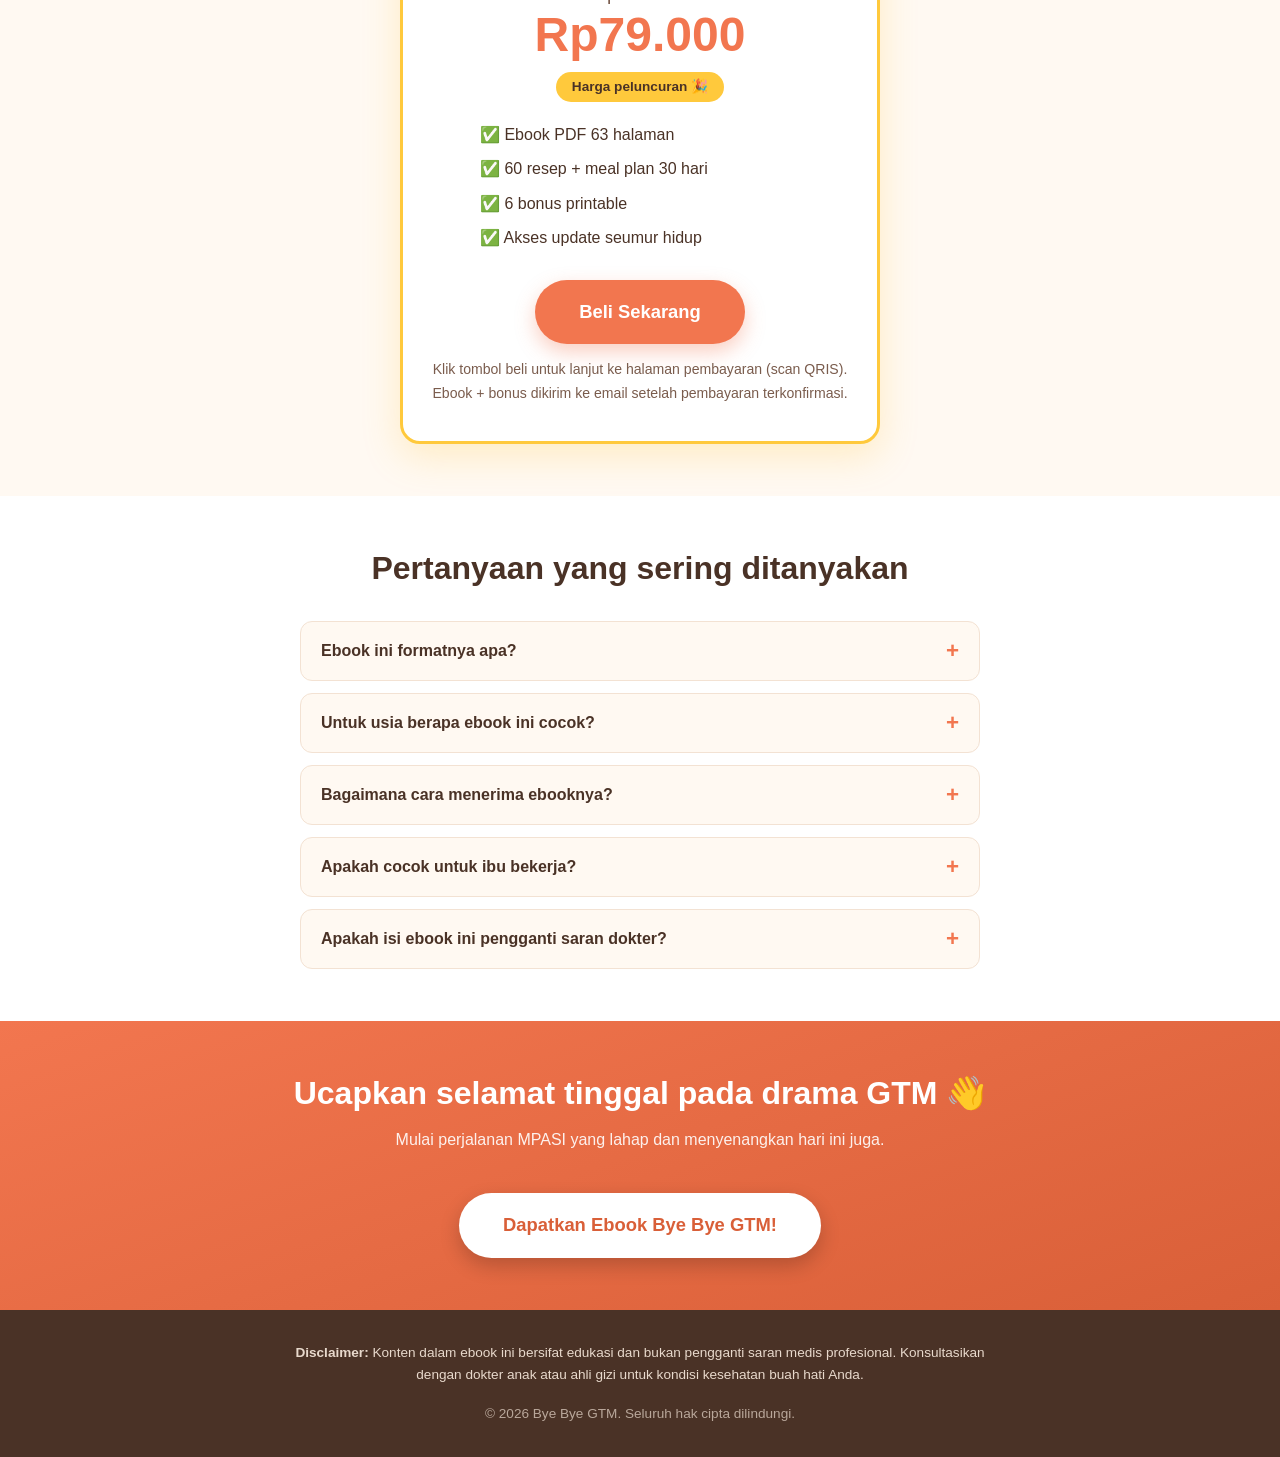
==== commit 1142f9c3: "Tombol beli kini ke halaman pembayaran bayar.html (QRIS dipindah dari section landing)" ====
--- a/index.html
+++ b/index.html
@@ -6,21 +6,13 @@
   <title>Bye Bye GTM! — Panduan MPASI Anti-Drama + Meal Plan 30 Hari</title>
   <meta name="description" content="Ebook digital 63 halaman: panduan MPASI anti-drama, 60 resep, dan meal plan 30 hari untuk bayi 6–12 bulan. Dari mogok makan jadi minta tambah.">
   <link rel="stylesheet" href="styles.css">
-  <style>
-    .qris-card{max-width:430px;margin:24px auto 0;background:#fff;border:1px solid #f0e2e2;border-radius:18px;padding:28px 24px;text-align:center;box-shadow:0 10px 30px rgba(0,0,0,.07)}
-    .qris-card img{width:260px;height:260px;image-rendering:pixelated}
-    .qris-merchant{font-weight:700;font-size:1.15rem;margin:10px 0 2px}
-    .qris-amount{font-size:1.05rem;margin:6px 0 14px}
-    .qris-steps{text-align:left;margin:0 auto;max-width:340px;line-height:1.55}
-    .qris-note{margin-top:16px;color:#b91c1c;background:#fef2f2;border:1px solid #fecaca;border-radius:10px;padding:10px 12px;font-size:.92rem}
-  </style>
 </head>
 <body>
 
   <!-- ============ HERO ============ -->
   <header class="hero">
     <div class="container">
-      <!-- PEMBAYARAN: QRIS statis — tombol beli mengarah ke bagian #bayar -->
+      <!-- PEMBAYARAN: QRIS statis — tombol beli mengarah ke halaman bayar.html -->
       <span class="badge">📕 Ebook Digital • 63 Halaman</span>
       <div class="hero-grid">
         <div class="hero-cover">
@@ -34,8 +26,8 @@
             <li>✅ Meal plan 30 hari siap pakai</li>
             <li>✅ 6 bonus printable</li>
           </ul>
-          <!-- PEMBAYARAN: tombol ke bagian QRIS #bayar -->
-          <a class="btn btn-cta" href="#bayar">Dapatkan Ebooknya Sekarang</a>
+          <!-- PEMBAYARAN: tombol ke halaman bayar.html -->
+          <a class="btn btn-cta" href="bayar.html">Dapatkan Ebooknya Sekarang</a>
           <p class="hero-note">Format PDF • Bisa dibaca di HP • Bayar via QRIS — scan dari aplikasi bank & e-wallet apa pun</p>
         </div>
       </div>
@@ -118,33 +110,14 @@
           <li>✅ 6 bonus printable</li>
           <li>✅ Akses update seumur hidup</li>
         </ul>
-        <!-- PEMBAYARAN: tombol ke bagian QRIS #bayar -->
-        <a class="btn btn-cta btn-big" href="#bayar">Beli Sekarang</a>
-        <p class="price-note">Cukup scan QRIS di bagian pembayaran bawah. Ebook + bonus dikirim ke email setelah pembayaran terkonfirmasi.</p>
+        <!-- PEMBAYARAN: tombol ke halaman bayar.html -->
+        <a class="btn btn-cta btn-big" href="bayar.html">Beli Sekarang</a>
+        <p class="price-note">Klik tombol beli untuk lanjut ke halaman pembayaran (scan QRIS). Ebook + bonus dikirim ke email setelah pembayaran terkonfirmasi.</p>
       </div>
     </div>
   </section>
 
 
-  <!-- ============ PEMBAYARAN QRIS ============ -->
-  <section class="section" id="bayar">
-    <div class="container">
-      <h2>Bayar pakai QRIS</h2>
-      <p class="lead">Satu kode untuk semua aplikasi: scan dengan mobile banking atau e-wallet apa pun — BCA, BRI, Mandiri, GoPay, OVO, DANA, ShopeePay, dan lainnya.</p>
-      <div class="qris-card">
-        <img src="[data-uri]" alt="Kode QRIS pembayaran Bye Bye GTM" />
-        <p class="qris-merchant">BYE BYE GTM!</p>
-        <p class="qris-amount">Nominal bayar: <strong>Rp79.000</strong></p>
-        <ol class="qris-steps">
-          <li>Buka aplikasi bank atau e-wallet, pilih menu <strong>Scan / QRIS</strong>.</li>
-          <li>Scan kode di atas, lalu masukkan nominal <strong>Rp79.000</strong> (QRIS statis — nominal diisi manual, pastikan sama persis).</li>
-          <li>Selesaikan pembayaran dan simpan bukti bayarnya.</li>
-          <li>Ebook + bonus dikirim ke email-mu setelah pembayaran terkonfirmasi.</li>
-        </ol>
-        <p class="qris-note">⚠️ QRIS di atas masih <strong>CONTOH (dummy)</strong> untuk pratinjau tampilan — belum bisa menerima pembayaran. Akan diganti QRIS asli sebelum halaman dipromosikan.</p>
-      </div>
-    </div>
-  </section>
 
   <!-- ============ FAQ ============ -->
   <section class="section alt" id="faq">
@@ -180,8 +153,8 @@
     <div class="container">
       <h2>Ucapkan selamat tinggal pada drama GTM 👋</h2>
       <p class="lead">Mulai perjalanan MPASI yang lahap dan menyenangkan hari ini juga.</p>
-      <!-- PEMBAYARAN: tombol ke bagian QRIS #bayar -->
-      <a class="btn btn-cta btn-big" href="#bayar">Dapatkan Ebook Bye Bye GTM!</a>
+      <!-- PEMBAYARAN: tombol ke halaman bayar.html -->
+      <a class="btn btn-cta btn-big" href="bayar.html">Dapatkan Ebook Bye Bye GTM!</a>
     </div>
   </section>
 
